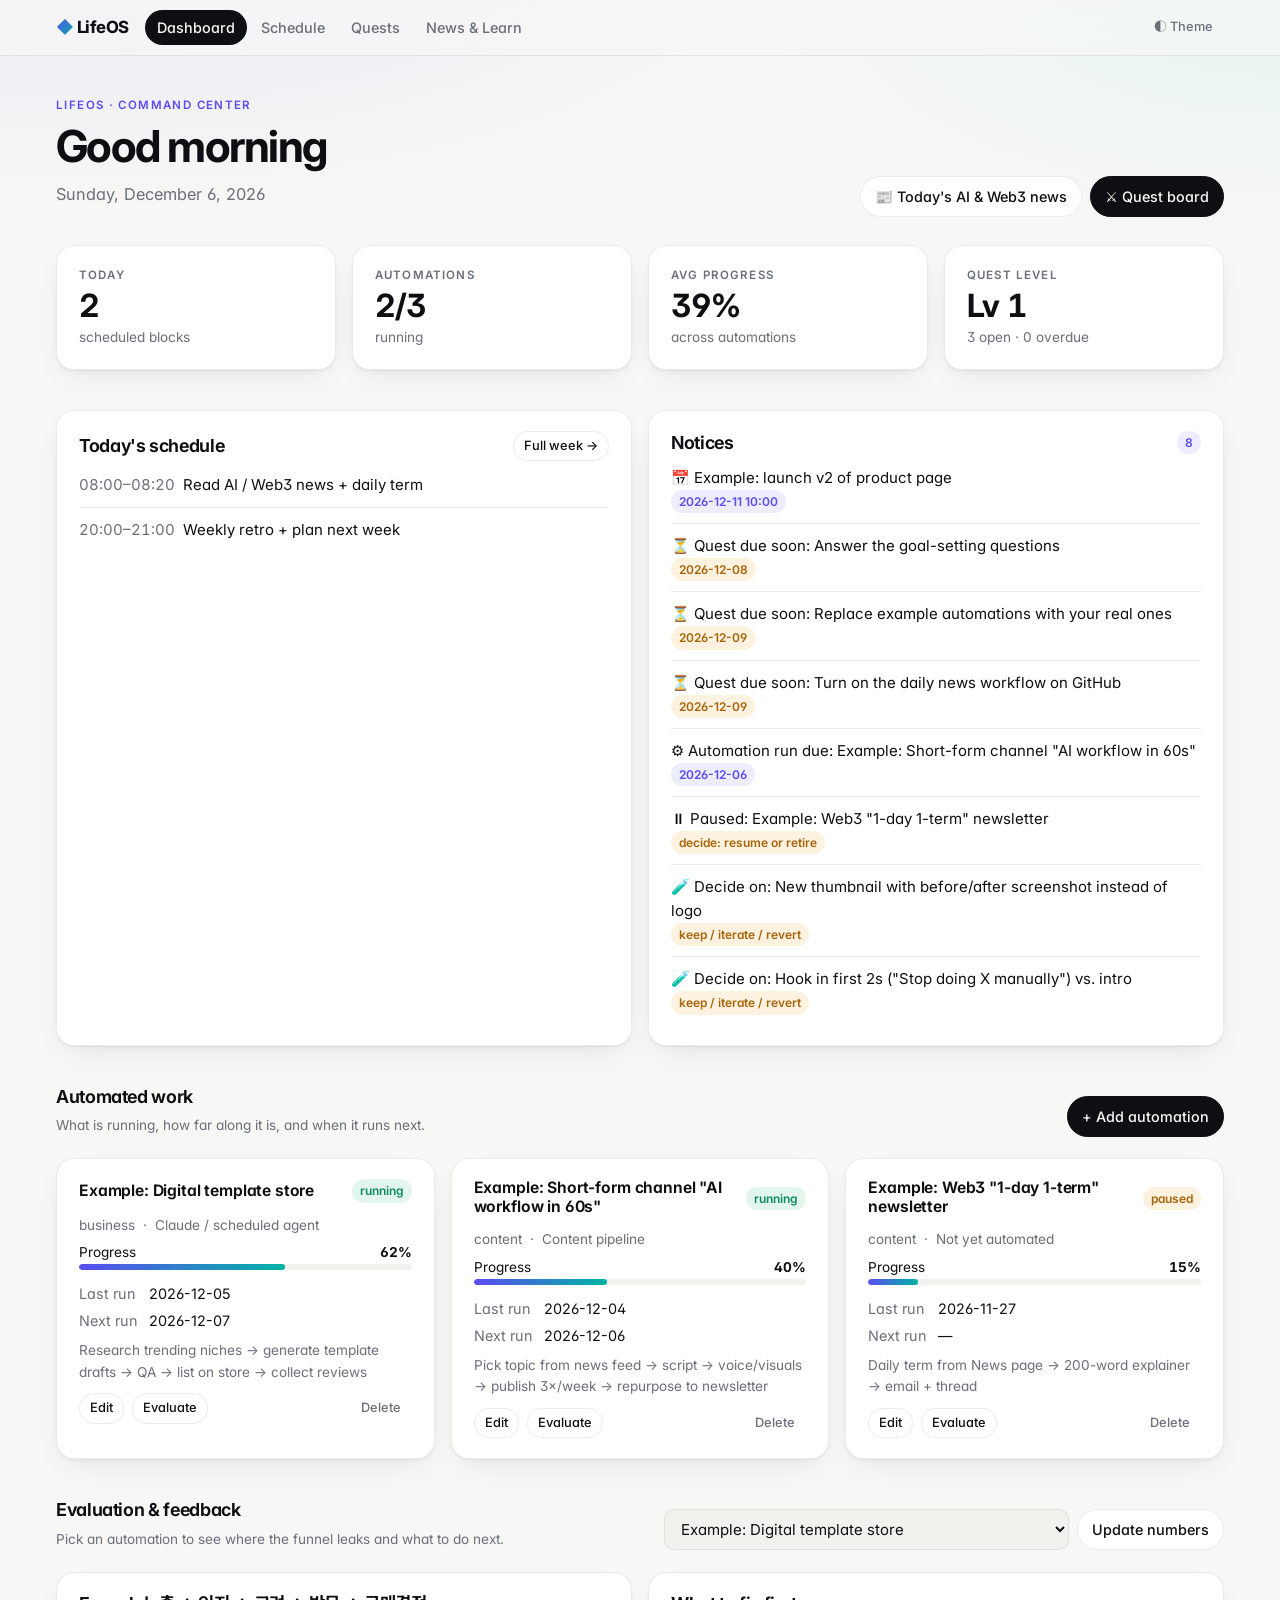
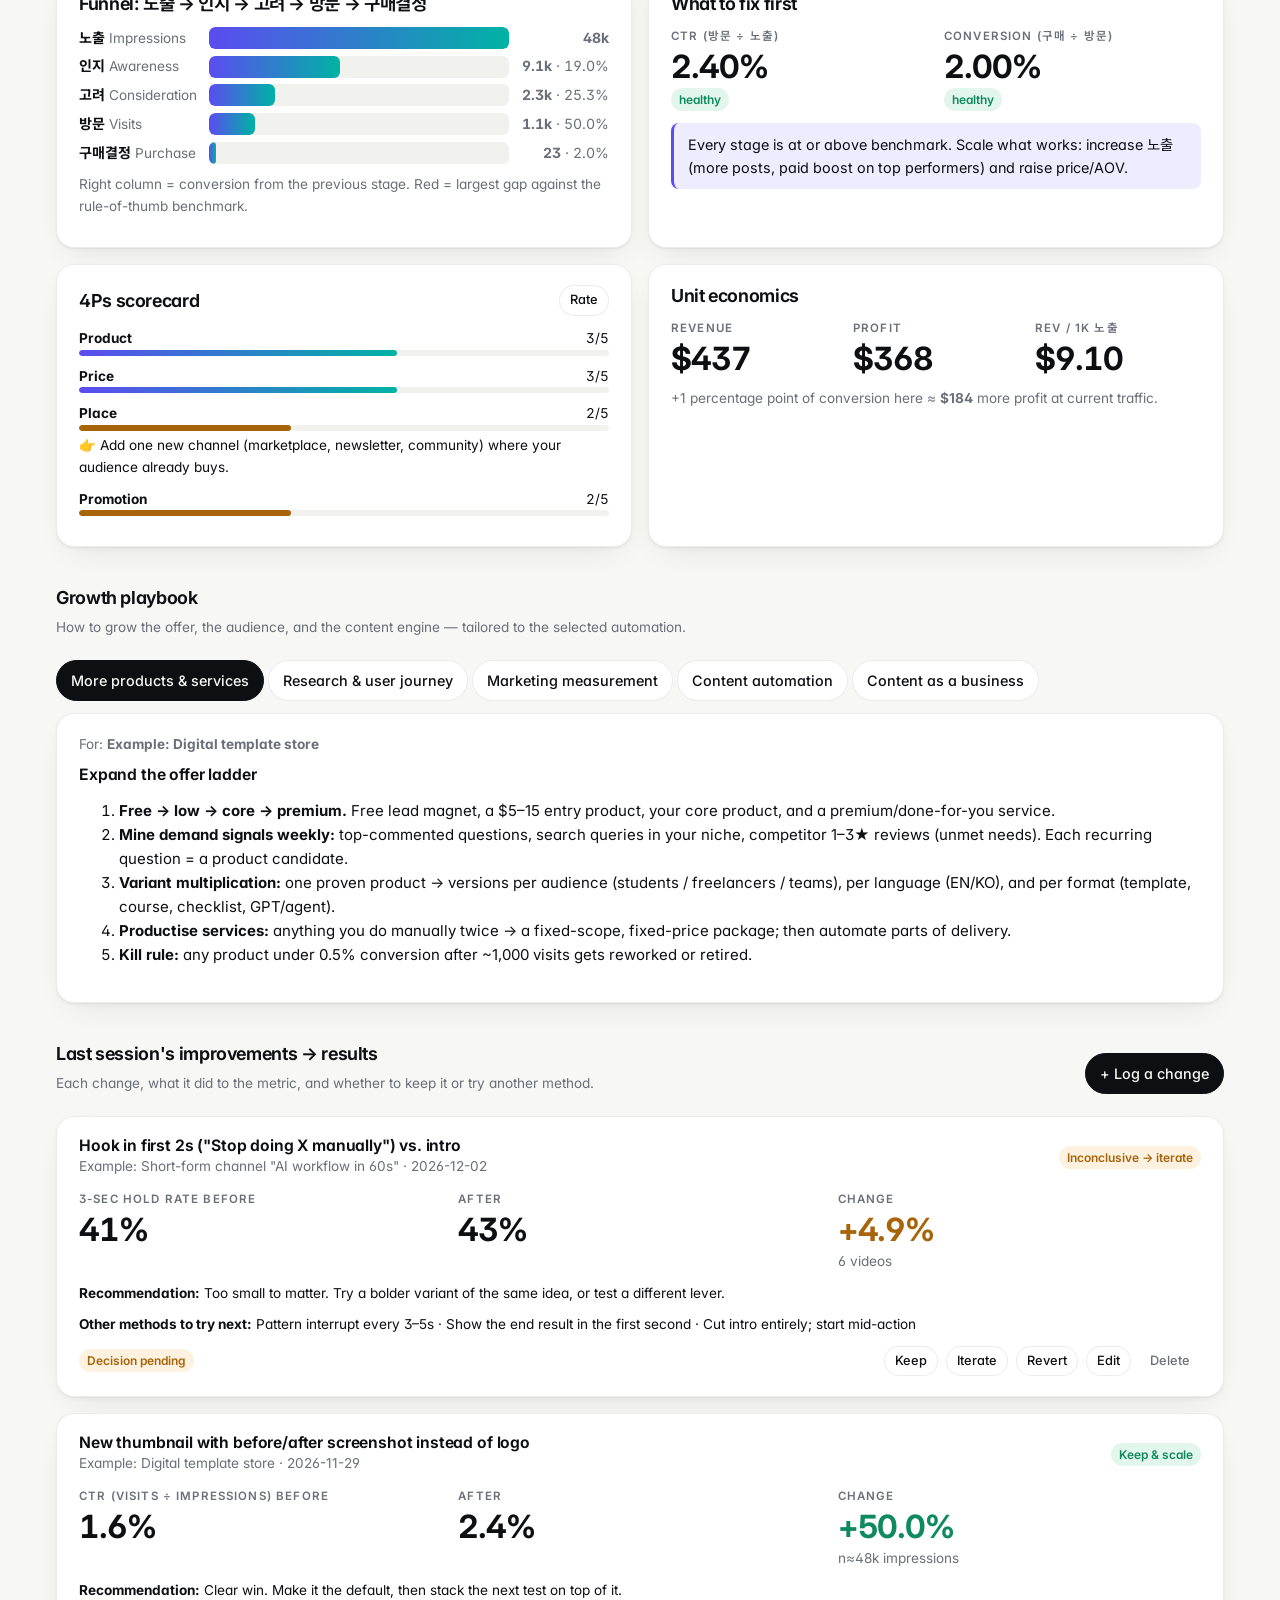
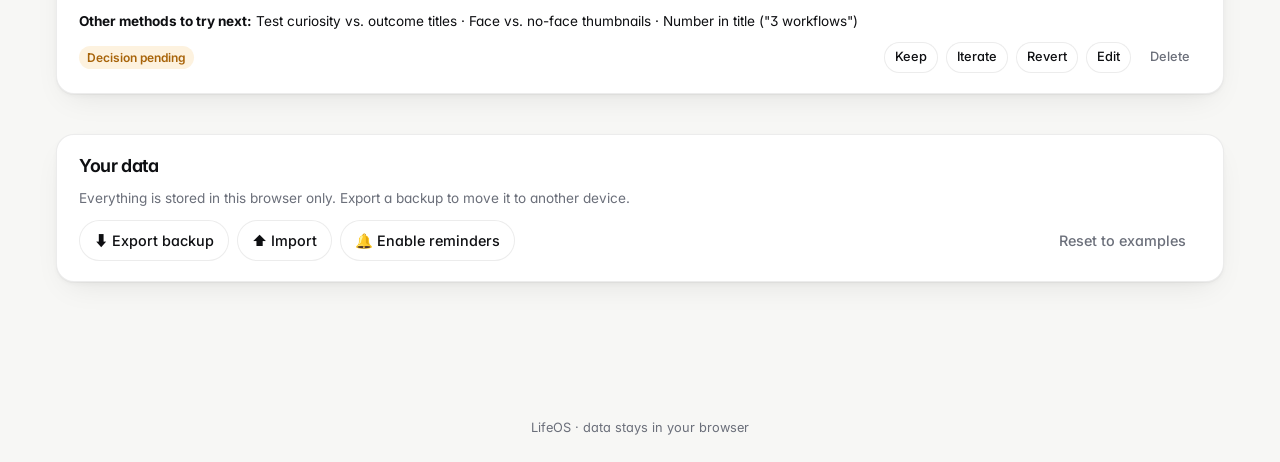
==== index.html @ 054ccb03 "Add LifeOS personal dashboard: automations, schedule, quests, AI/Web3 news Static multi-page site wi" ====
<!doctype html>
<html lang="en">
<head>
  <meta charset="utf-8">
  <meta name="viewport" content="width=device-width, initial-scale=1">
  <title>LifeOS Dashboard</title>
  <link rel="preconnect" href="https://fonts.googleapis.com">
  <link rel="preconnect" href="https://fonts.gstatic.com" crossorigin>
  <link rel="stylesheet" href="https://fonts.googleapis.com/css2?family=Inter:wght@400;500;600;700&family=Noto+Sans+KR:wght@400;500;700&display=swap">
  <link rel="stylesheet" href="assets/style.css">
</head>
<body>
<main>
  <div class="page-head">
    <div>
      <p class="eyebrow">LifeOS · Command center</p>
      <h1 id="greet">Dashboard</h1>
      <p class="muted" id="today"></p>
    </div>
    <div class="row">
      <a class="btn" href="news.html">📰 Today's AI & Web3 news</a>
      <a class="btn btn-primary" href="quests.html">⚔ Quest board</a>
    </div>
  </div>

  <!-- KPIs -->
  <section class="grid g4" id="kpis"></section>

  <!-- Today + notices -->
  <section class="grid g2">
    <div class="card">
      <div class="card-head"><h2>Today's schedule</h2><a class="btn btn-sm" href="schedule.html">Full week →</a></div>
      <ul class="list" id="todayList"></ul>
    </div>
    <div class="card">
      <div class="card-head"><h2>Notices</h2><span class="pill accent" id="noticeCount"></span></div>
      <ul class="list" id="notices"></ul>
    </div>
  </section>

  <!-- Automations -->
  <section>
    <div class="section-title">
      <div><h2>Automated work</h2><p class="muted small">What is running, how far along it is, and when it runs next.</p></div>
      <button class="btn-primary" id="addAuto">+ Add automation</button>
    </div>
    <div class="grid g3" id="autos"></div>
  </section>

  <!-- Evaluation -->
  <section>
    <div class="section-title">
      <div><h2>Evaluation & feedback</h2><p class="muted small">Pick an automation to see where the funnel leaks and what to do next.</p></div>
      <div class="row" style="min-width:0;max-width:100%"><select id="evalPick" style="width:auto;max-width:100%;min-width:0;flex:1"></select><button id="editFunnel">Update numbers</button></div>
    </div>
    <div class="grid g2">
      <div class="card">
        <div class="card-head"><h2>Funnel: 노출 → 인지 → 고려 → 방문 → 구매결정</h2></div>
        <div class="funnel" id="funnel"></div>
        <p class="muted small" style="margin-top:10px">Right column = conversion from the previous stage. Red = largest gap against the rule-of-thumb benchmark.</p>
      </div>
      <div class="card">
        <div class="card-head"><h2>What to fix first</h2></div>
        <div id="diagnosis"></div>
      </div>
      <div class="card">
        <div class="card-head"><h2>4Ps scorecard</h2><button class="btn-sm" id="edit4p">Rate</button></div>
        <div id="fourP"></div>
      </div>
      <div class="card">
        <div class="card-head"><h2>Unit economics</h2></div>
        <div id="econ"></div>
      </div>
    </div>
  </section>

  <!-- Growth playbook -->
  <section>
    <div class="section-title"><div><h2>Growth playbook</h2><p class="muted small">How to grow the offer, the audience, and the content engine — tailored to the selected automation.</p></div></div>
    <div class="tabs" id="pbTabs"></div>
    <div class="card" id="playbook"></div>
  </section>

  <!-- Improvement log -->
  <section>
    <div class="section-title">
      <div><h2>Last session's improvements → results</h2><p class="muted small">Each change, what it did to the metric, and whether to keep it or try another method.</p></div>
      <button class="btn-primary" id="addExp">+ Log a change</button>
    </div>
    <div class="grid" id="exps"></div>
  </section>

  <section class="card">
    <div class="card-head"><h2>Your data</h2></div>
    <p class="muted small">Everything is stored in this browser only. Export a backup to move it to another device.</p>
    <div class="row">
      <button id="exportBtn">⬇ Export backup</button>
      <label class="btn" style="margin:0">⬆ Import<input type="file" accept="application/json" id="importInput" hidden></label>
      <button id="notifyBtn">🔔 Enable reminders</button>
      <span class="spacer"></span>
      <button class="btn-ghost" id="resetBtn">Reset to examples</button>
    </div>
  </section>
</main>
<footer class="foot">LifeOS · data stays in your browser</footer>
<script src="assets/app.js"></script>
<script src="assets/dashboard.js"></script>
</body>
</html>
---- assets/style.css ----
:root {
  --bg: #f7f7f5;
  --bg-glow: radial-gradient(1200px 500px at 10% -10%, rgba(99, 91, 255, .10), transparent 60%),
             radial-gradient(900px 400px at 100% 0%, rgba(0, 196, 180, .07), transparent 60%);
  --surface: #ffffff;
  --surface-2: #f1f1ee;
  --text: #0e0f12;
  --muted: #6b6f7a;
  --border: rgba(14, 15, 18, .08);
  --border-strong: rgba(14, 15, 18, .14);
  --accent: #5b4cf0;
  --accent-2: #00b3a4;
  --accent-soft: #eeecff;
  --good: #0f8a5f;
  --good-soft: #e3f6ee;
  --warn: #a8640a;
  --warn-soft: #fdf2df;
  --bad: #c42b3c;
  --bad-soft: #fce8ea;
  --gold: #c99a06;
  --shadow: 0 1px 1px rgba(14, 15, 18, .03), 0 2px 4px rgba(14, 15, 18, .03), 0 12px 32px -12px rgba(14, 15, 18, .10);
  --shadow-hover: 0 2px 4px rgba(14, 15, 18, .04), 0 20px 48px -16px rgba(14, 15, 18, .18);
  --radius: 18px;
  --nav-bg: rgba(247, 247, 245, .72);
  color-scheme: light;
}
@media (prefers-color-scheme: dark) {
  :root:not([data-theme="light"]) {
    --bg: #0b0b0e; --surface: #141418; --surface-2: #1c1c22; --text: #f2f2f4; --muted: #8e909b;
    --bg-glow: radial-gradient(1200px 500px at 10% -10%, rgba(124, 112, 255, .18), transparent 60%),
               radial-gradient(900px 400px at 100% 0%, rgba(0, 196, 180, .10), transparent 60%);
    --border: rgba(255, 255, 255, .07); --border-strong: rgba(255, 255, 255, .14);
    --accent: #8f84ff; --accent-2: #2ad4c4; --accent-soft: #221f45;
    --good: #45d19d; --good-soft: #10291f; --warn: #f2b14a; --warn-soft: #2e2410; --bad: #ff7d8a; --bad-soft: #35151a; --gold: #f2c94c;
    --shadow: 0 0 0 1px rgba(255, 255, 255, .02), 0 12px 32px -12px rgba(0, 0, 0, .6);
    --shadow-hover: 0 0 0 1px rgba(255, 255, 255, .05), 0 20px 48px -16px rgba(0, 0, 0, .8);
    --nav-bg: rgba(11, 11, 14, .7); color-scheme: dark;
  }
}
:root[data-theme="dark"] {
  --bg: #0b0b0e; --surface: #141418; --surface-2: #1c1c22; --text: #f2f2f4; --muted: #8e909b;
  --bg-glow: radial-gradient(1200px 500px at 10% -10%, rgba(124, 112, 255, .18), transparent 60%),
             radial-gradient(900px 400px at 100% 0%, rgba(0, 196, 180, .10), transparent 60%);
  --border: rgba(255, 255, 255, .07); --border-strong: rgba(255, 255, 255, .14);
  --accent: #8f84ff; --accent-2: #2ad4c4; --accent-soft: #221f45;
  --good: #45d19d; --good-soft: #10291f; --warn: #f2b14a; --warn-soft: #2e2410; --bad: #ff7d8a; --bad-soft: #35151a; --gold: #f2c94c;
  --shadow: 0 0 0 1px rgba(255, 255, 255, .02), 0 12px 32px -12px rgba(0, 0, 0, .6);
  --shadow-hover: 0 0 0 1px rgba(255, 255, 255, .05), 0 20px 48px -16px rgba(0, 0, 0, .8);
  --nav-bg: rgba(11, 11, 14, .7); color-scheme: dark;
}

* { box-sizing: border-box; }
html, body { margin: 0; }
body {
  background: var(--bg-glow), var(--bg); background-attachment: fixed; color: var(--text);
  font: 15px/1.6 "Inter", "Noto Sans KR", system-ui, -apple-system, "Segoe UI", "Apple SD Gothic Neo", sans-serif;
  font-feature-settings: "cv11", "ss01"; -webkit-font-smoothing: antialiased;
}
a { color: var(--accent); text-underline-offset: 3px; }
h1, h2, h3 { line-height: 1.2; margin: 0 0 .5rem; letter-spacing: -.02em; font-weight: 650; }
h1 { font-size: clamp(1.9rem, 4vw, 2.75rem); letter-spacing: -.035em; font-weight: 700; }
h2 { font-size: 1.12rem; }
h3 { font-size: .98rem; letter-spacing: -.01em; }
p { margin: 0 0 .6rem; }
.muted { color: var(--muted); }
.small { font-size: .85rem; }
.num { font-variant-numeric: tabular-nums; }
.eyebrow { font-size: .72rem; font-weight: 600; letter-spacing: .12em; text-transform: uppercase; color: var(--accent); margin: 0 0 6px; }
::selection { background: var(--accent-soft); }

/* Top nav — frosted glass */
.topbar {
  position: sticky; top: 0; z-index: 10; background: var(--nav-bg);
  backdrop-filter: saturate(180%) blur(16px); -webkit-backdrop-filter: saturate(180%) blur(16px);
  border-bottom: 1px solid var(--border);
}
.topbar .inner {
  max-width: 1200px; margin: 0 auto; padding: 10px 16px;
  display: flex; align-items: center; gap: 16px; flex-wrap: wrap;
}
.brand { font-weight: 750; letter-spacing: -.03em; text-decoration: none; color: var(--text); font-size: 1.05rem; }
.brand::first-letter { background: linear-gradient(135deg, var(--accent), var(--accent-2)); -webkit-background-clip: text; background-clip: text; color: transparent; }
.nav { display: flex; gap: 2px; flex-wrap: wrap; flex: 1; }
.nav a {
  text-decoration: none; color: var(--muted); padding: 6px 12px; border-radius: 999px; font-weight: 500; font-size: .9rem;
  transition: color .15s, background .15s;
}
.nav a:hover { color: var(--text); }
.nav a.active { background: var(--text); color: var(--bg); }

main { max-width: 1200px; margin: 0 auto; padding: 40px 16px 72px; }
.page-head { display: flex; justify-content: space-between; align-items: end; gap: 16px; flex-wrap: wrap; margin-bottom: 28px; }
.page-head p.muted { font-size: 1.02rem; }

/* Grid + cards */
.grid { display: grid; gap: 16px; }
.g2 { grid-template-columns: repeat(2, minmax(0, 1fr)); }
.g3 { grid-template-columns: repeat(3, minmax(0, 1fr)); }
.g4 { grid-template-columns: repeat(4, minmax(0, 1fr)); }
.span2 { grid-column: span 2; }
@media (max-width: 900px) { .g3, .g4 { grid-template-columns: repeat(2, minmax(0, 1fr)); } }
@media (max-width: 640px) { .g2, .g3, .g4 { grid-template-columns: 1fr; } .span2 { grid-column: auto; } }

.card {
  background: var(--surface); border: 1px solid var(--border); border-radius: var(--radius);
  padding: 20px 22px; box-shadow: var(--shadow); min-width: 0;
  transition: box-shadow .25s ease, transform .25s ease, border-color .25s ease;
}
a.card { color: inherit; text-decoration: none; display: block; }
a.card:hover, .card.lift:hover { box-shadow: var(--shadow-hover); transform: translateY(-2px); border-color: var(--border-strong); }
.card-head { display: flex; justify-content: space-between; align-items: center; gap: 8px; margin-bottom: 12px; }
.card-head h2 { margin: 0; }
section { margin-bottom: 40px; }
.section-title { display: flex; justify-content: space-between; align-items: center; gap: 8px; margin-bottom: 12px; flex-wrap: wrap; }

/* Stat tiles */
.stat .label { color: var(--muted); font-size: .72rem; font-weight: 600; text-transform: uppercase; letter-spacing: .1em; }
.stat .value { font-size: 2rem; font-weight: 700; letter-spacing: -.035em; font-variant-numeric: tabular-nums; line-height: 1.15; margin: 4px 0 2px; }
.stat .sub { font-size: .85rem; color: var(--muted); }

/* Buttons + form */
button, .btn {
  font: inherit; cursor: pointer; border: 1px solid var(--border); background: var(--surface);
  color: var(--text); padding: 8px 14px; border-radius: 999px; text-decoration: none; display: inline-flex; align-items: center; gap: 6px;
  font-weight: 500; font-size: .9rem; transition: border-color .15s, background .15s, transform .1s;
}
button:hover, .btn:hover { border-color: var(--border-strong); background: var(--surface-2); }
button:active, .btn:active { transform: scale(.98); }
button:disabled { opacity: .4; cursor: default; }
button:focus-visible, .btn:focus-visible, a:focus-visible, input:focus-visible, select:focus-visible, textarea:focus-visible { outline: 2px solid var(--accent); outline-offset: 2px; }
.btn-primary { background: var(--text); border-color: var(--text); color: var(--bg); }
.btn-primary:hover { background: var(--text); border-color: var(--text); opacity: .86; }
.btn-ghost { border-color: transparent; background: transparent; color: var(--muted); }
.btn-sm { padding: 4px 10px; font-size: .8rem; }
input, select, textarea {
  font: inherit; color: var(--text); background: var(--surface-2); border: 1px solid var(--border);
  border-radius: 10px; padding: 9px 12px; width: 100%; transition: border-color .15s;
}
input:hover, select:hover, textarea:hover { border-color: var(--border-strong); }
textarea { min-height: 70px; resize: vertical; }
label { display: block; font-size: .85rem; color: var(--muted); margin-bottom: 10px; }
label > input, label > select, label > textarea { margin-top: 4px; }
.row { display: flex; gap: 8px; align-items: center; flex-wrap: wrap; }
.spacer { flex: 1; }

/* Badges / pills */
.pill {
  display: inline-block; font-size: .75rem; font-weight: 600; padding: 2px 8px; border-radius: 999px;
  background: var(--surface-2); color: var(--muted); white-space: nowrap;
}
.pill.good { background: var(--good-soft); color: var(--good); }
.pill.warn { background: var(--warn-soft); color: var(--warn); }
.pill.bad { background: var(--bad-soft); color: var(--bad); }
.pill.accent { background: var(--accent-soft); color: var(--accent); }

/* Progress */
.bar { height: 6px; background: var(--surface-2); border-radius: 999px; overflow: hidden; }
.bar > span { display: block; height: 100%; background: linear-gradient(90deg, var(--accent), var(--accent-2)); border-radius: 999px; transition: width .4s ease; }
.bar.good > span { background: var(--good); }
.bar.warn > span { background: var(--warn); }
.bar.gold > span { background: linear-gradient(90deg, var(--gold), #ffdc73); }

/* Lists */
.list { list-style: none; padding: 0; margin: 0; }
.list > li { padding: 10px 0; border-top: 1px solid var(--border); }
.list > li:first-child { border-top: 0; padding-top: 0; }
.kv { display: grid; grid-template-columns: auto 1fr; gap: 4px 12px; font-size: .9rem; }
.kv dt { color: var(--muted); }
.kv dd { margin: 0; }

/* Funnel */
.funnel { display: flex; flex-direction: column; gap: 6px; }
.funnel-row { display: grid; grid-template-columns: 120px 1fr 90px; gap: 10px; align-items: center; font-size: .88rem; }
.funnel-row .fbar { height: 22px; background: var(--surface-2); border-radius: 6px; overflow: hidden; }
.funnel-row .fbar span { display: block; height: 100%; background: linear-gradient(90deg, var(--accent), var(--accent-2)); border-radius: 6px; }
.funnel-row.leak .fbar span { background: var(--bad); }
.funnel-row .conv { text-align: right; color: var(--muted); font-variant-numeric: tabular-nums; }
@media (max-width: 480px) { .funnel-row { grid-template-columns: 90px 1fr 70px; } }

/* Tables */
.table-wrap { overflow-x: auto; }
table { width: 100%; border-collapse: collapse; font-size: .88rem; }
th, td { text-align: left; padding: 8px 10px; border-bottom: 1px solid var(--border); vertical-align: top; }
th { color: var(--muted); font-weight: 600; font-size: .78rem; text-transform: uppercase; letter-spacing: .04em; }

/* Tabs */
.tabs { display: flex; gap: 4px; flex-wrap: wrap; margin-bottom: 12px; }
.tabs button { border-radius: 999px; }
.tabs button.active { background: var(--text); color: var(--bg); border-color: var(--text); }

/* Modal */
dialog {
  border: 1px solid var(--border); border-radius: var(--radius); padding: 0; background: var(--surface); color: var(--text);
  width: min(560px, calc(100vw - 32px)); max-height: calc(100vh - 48px);
}
dialog::backdrop { background: rgba(10, 12, 20, .45); backdrop-filter: blur(4px); }
dialog { box-shadow: var(--shadow-hover); }
dialog form { padding: 24px !important; }
dialog form { padding: 18px; }
dialog .actions { display: flex; justify-content: flex-end; gap: 8px; margin-top: 8px; }

/* Toast */
#toast {
  position: fixed; bottom: 20px; left: 50%; transform: translateX(-50%) translateY(80px);
  background: var(--text); color: var(--bg); padding: 10px 16px; border-radius: 10px; font-weight: 600;
  transition: transform .3s ease; z-index: 50; max-width: calc(100vw - 32px);
}
#toast.show { transform: translateX(-50%) translateY(0); }

.callout { border-left: 3px solid var(--accent); background: var(--accent-soft); padding: 10px 14px; border-radius: 8px; font-size: .9rem; }
.callout.warn { border-color: var(--warn); background: var(--warn-soft); }
.empty { color: var(--muted); font-size: .9rem; padding: 12px 0; }
footer.foot { text-align: center; color: var(--muted); font-size: .8rem; padding: 24px 16px; }

/* Page-specific polish */
.news-card h3 { font-size: 1rem; line-height: 1.4; margin: 10px 0 6px; }
.term { background: linear-gradient(135deg, var(--accent-soft), var(--surface) 60%); }
.term-title { font-size: clamp(1.5rem, 3vw, 2.1rem); letter-spacing: -.03em; margin: 0; }
.term-lead { font-size: 1.08rem; max-width: 70ch; margin: 4px 0 18px; }
@media (prefers-reduced-motion: reduce) { * { transition: none !important; } }
@media (max-width: 640px) {
  .topbar .inner { flex-wrap: nowrap; gap: 10px; }
  .nav { flex-wrap: nowrap; overflow-x: auto; scrollbar-width: none; }
  .nav::-webkit-scrollbar { display: none; }
  .nav a { white-space: nowrap; }
  main { padding-top: 28px; }
}
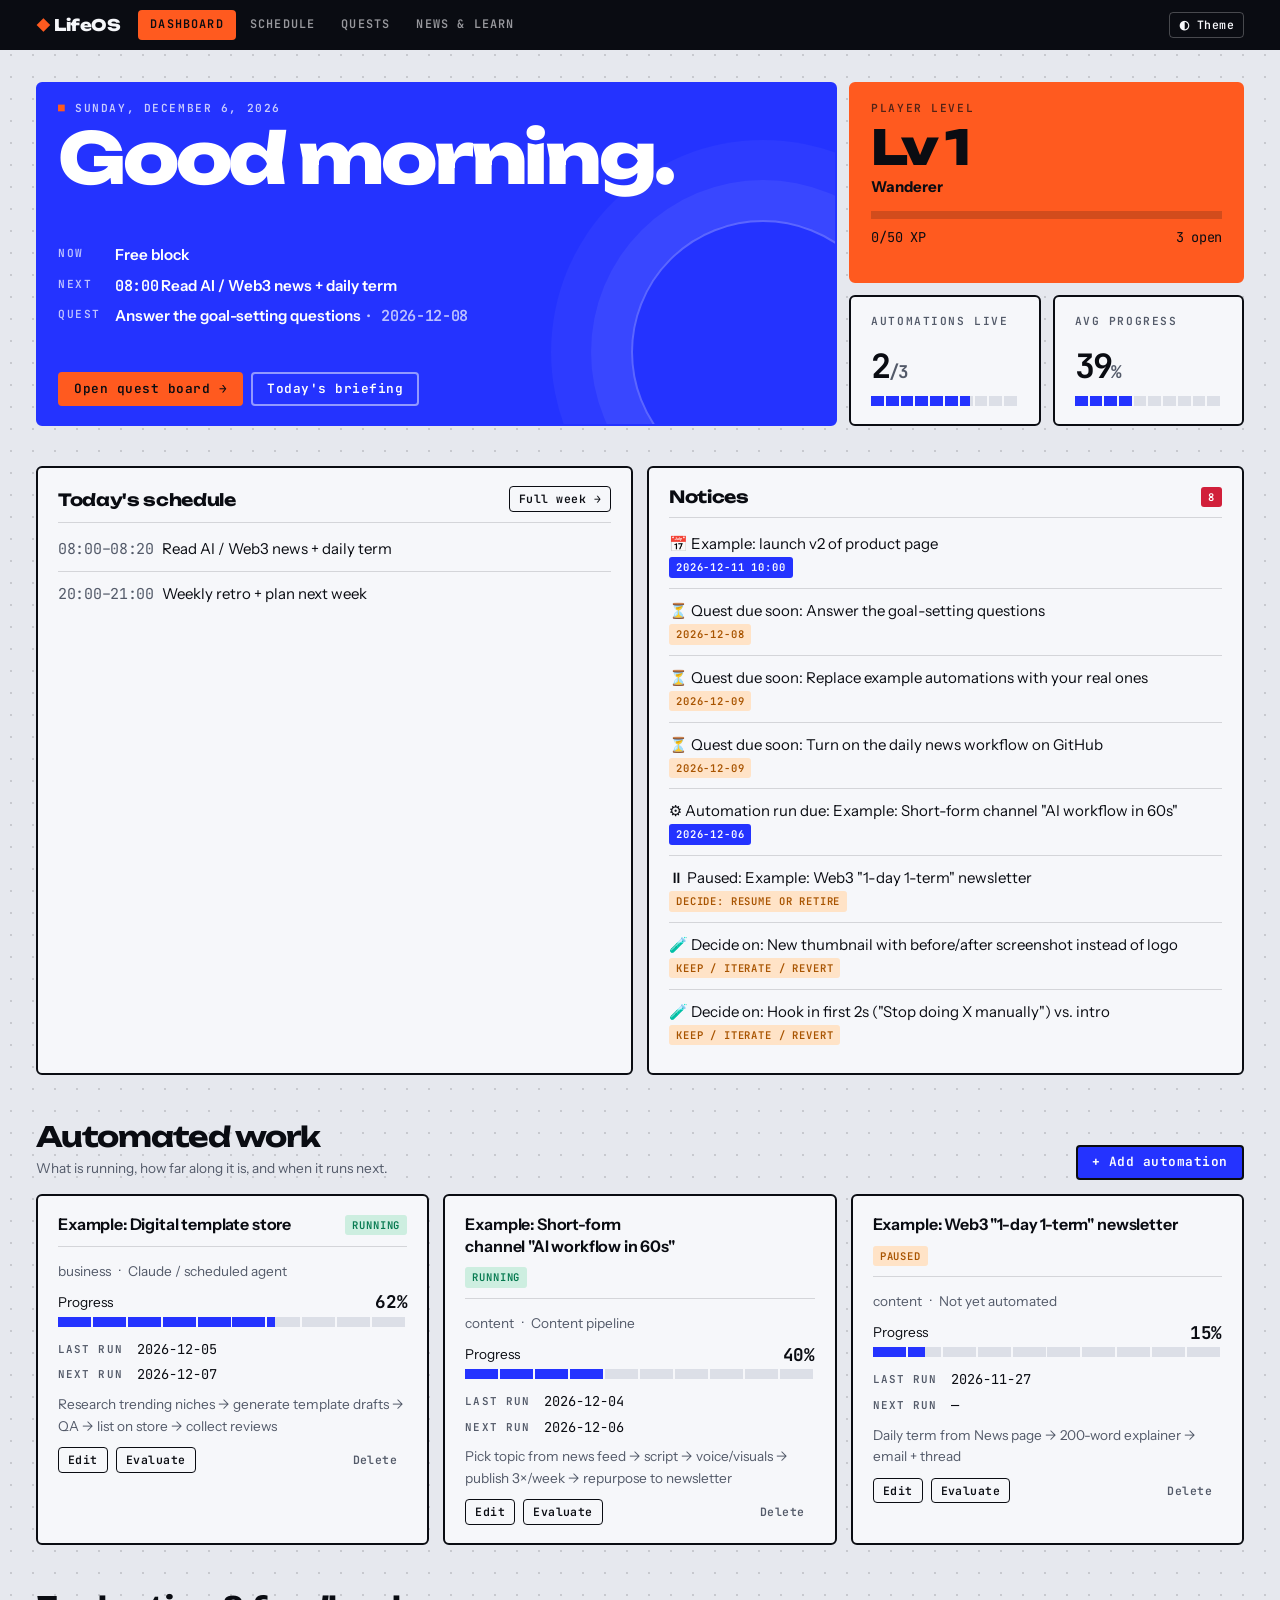
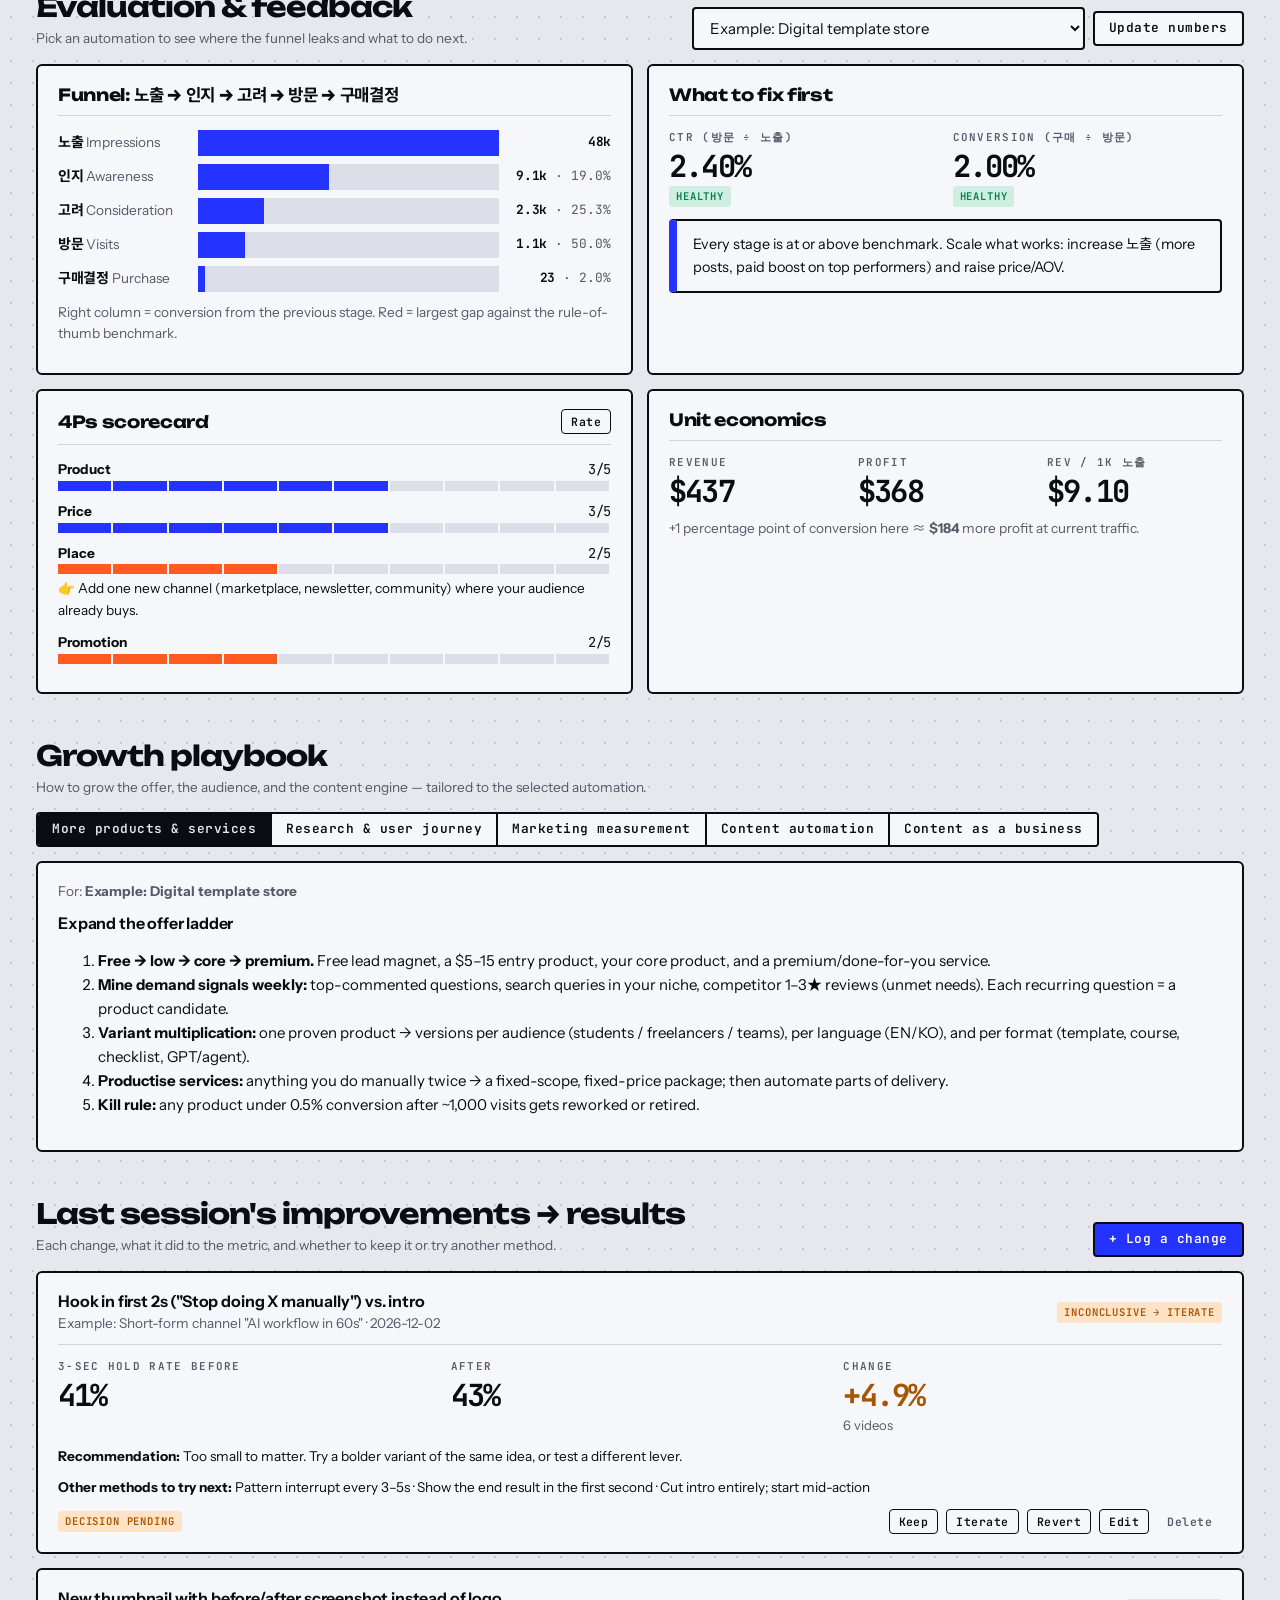
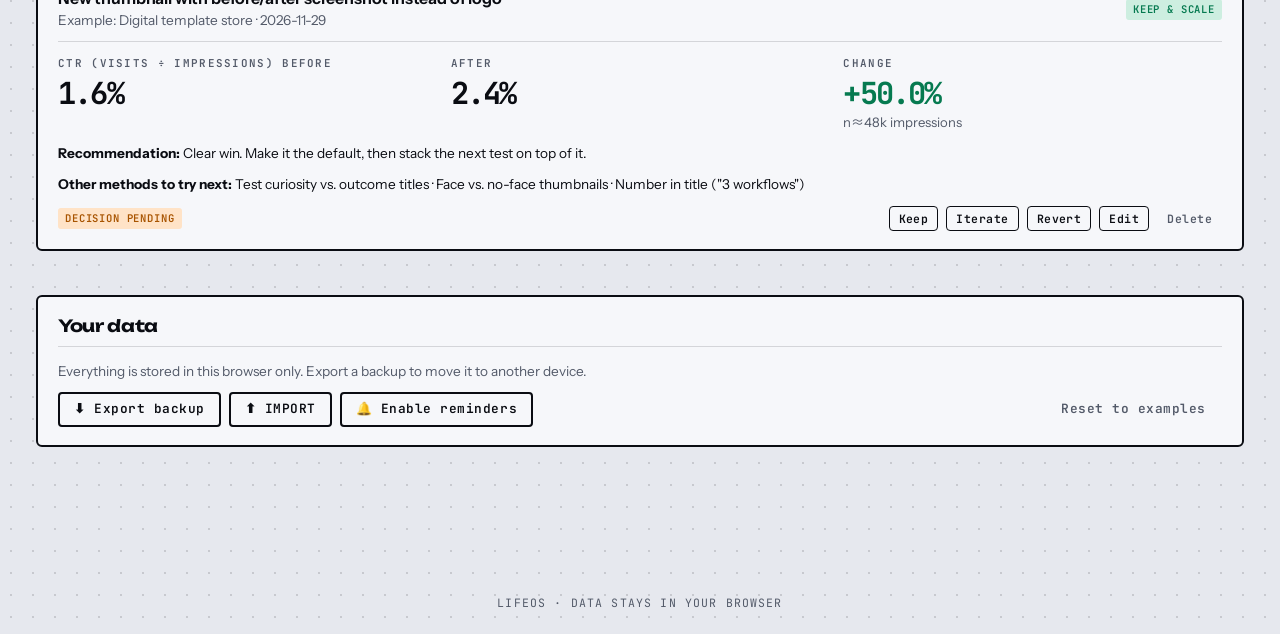
==== commit d93107e0: "Redesign: mission-control visual identity Bento hero with now/next/quest summary, wide display type " ====
--- a/index.html
+++ b/index.html
@@ -6,25 +6,27 @@
   <title>LifeOS Dashboard</title>
   <link rel="preconnect" href="https://fonts.googleapis.com">
   <link rel="preconnect" href="https://fonts.gstatic.com" crossorigin>
-  <link rel="stylesheet" href="https://fonts.googleapis.com/css2?family=Inter:wght@400;500;600;700&family=Noto+Sans+KR:wght@400;500;700&display=swap">
+  <link rel="stylesheet" href="https://fonts.googleapis.com/css2?family=Unbounded:wght@600;700;800&family=Instrument+Sans:wght@400;500;600;700&family=JetBrains+Mono:wght@500;600;700&family=Noto+Sans+KR:wght@400;500;700&display=swap">
   <link rel="stylesheet" href="assets/style.css">
 </head>
 <body>
 <main>
-  <div class="page-head">
-    <div>
-      <p class="eyebrow">LifeOS · Command center</p>
-      <h1 id="greet">Dashboard</h1>
-      <p class="muted" id="today"></p>
+  <section class="bento" id="bento">
+    <div class="tile tile-hero">
+      <div style="position:relative;z-index:1">
+        <p class="eyebrow" id="today"></p>
+        <h1 id="greet">Command center</h1>
+      </div>
+      <dl class="nownext" id="nownext"></dl>
+      <div class="row" style="position:relative;z-index:1">
+        <a class="btn btn-primary" href="quests.html">Open quest board →</a>
+        <a class="btn" href="news.html">Today's briefing</a>
+      </div>
     </div>
-    <div class="row">
-      <a class="btn" href="news.html">📰 Today's AI & Web3 news</a>
-      <a class="btn btn-primary" href="quests.html">⚔ Quest board</a>
-    </div>
-  </div>
-
-  <!-- KPIs -->
-  <section class="grid g4" id="kpis"></section>
+    <a class="tile tile-quest" href="quests.html" id="questTile"></a>
+    <div class="tile tile-stat" id="st1"></div>
+    <div class="tile tile-stat" id="st2"></div>
+  </section>
 
   <!-- Today + notices -->
   <section class="grid g2">
@@ -33,7 +35,7 @@
       <ul class="list" id="todayList"></ul>
     </div>
     <div class="card">
-      <div class="card-head"><h2>Notices</h2><span class="pill accent" id="noticeCount"></span></div>
+      <div class="card-head"><h2>Notices</h2><span class="pill bad" id="noticeCount"></span></div>
       <ul class="list" id="notices"></ul>
     </div>
   </section>
--- a/assets/style.css
+++ b/assets/style.css
@@ -1,99 +1,130 @@
+/* LifeOS: "mission control" identity.
+   Layout: bento command grid. Ink-ruled tiles, two colour-blocked hero tiles (cobalt = you, signal orange = quests),
+   wide display type for headlines, mono for every number and label. */
 :root {
-  --bg: #f7f7f5;
-  --bg-glow: radial-gradient(1200px 500px at 10% -10%, rgba(99, 91, 255, .10), transparent 60%),
-             radial-gradient(900px 400px at 100% 0%, rgba(0, 196, 180, .07), transparent 60%);
-  --surface: #ffffff;
-  --surface-2: #f1f1ee;
-  --text: #0e0f12;
-  --muted: #6b6f7a;
-  --border: rgba(14, 15, 18, .08);
-  --border-strong: rgba(14, 15, 18, .14);
-  --accent: #5b4cf0;
-  --accent-2: #00b3a4;
-  --accent-soft: #eeecff;
-  --good: #0f8a5f;
-  --good-soft: #e3f6ee;
-  --warn: #a8640a;
-  --warn-soft: #fdf2df;
-  --bad: #c42b3c;
-  --bad-soft: #fce8ea;
-  --gold: #c99a06;
-  --shadow: 0 1px 1px rgba(14, 15, 18, .03), 0 2px 4px rgba(14, 15, 18, .03), 0 12px 32px -12px rgba(14, 15, 18, .10);
-  --shadow-hover: 0 2px 4px rgba(14, 15, 18, .04), 0 20px 48px -16px rgba(14, 15, 18, .18);
-  --radius: 18px;
-  --nav-bg: rgba(247, 247, 245, .72);
+  --bg: #e6e8ee;          /* cool steel paper */
+  --surface: #f6f7fa;
+  --surface-2: #dcdfe7;
+  --ink: #0a0c12;
+  --text: #0a0c12;
+  --muted: #535a69;
+  --line: #0a0c12;        /* rules + borders are ink, not grey */
+  --hair: rgba(10, 12, 18, .14);
+  --accent: #2433ff;      /* electric cobalt */
+  --accent-ink: #ffffff;
+  --accent-soft: #d6d9ff;
+  --signal: #ff5a1f;      /* signal orange */
+  --signal-ink: #0a0c12;
+  --good: #067a50; --good-soft: #cdeee0;
+  --warn: #a85400; --warn-soft: #ffe3c7;
+  --bad: #d11f3a;  --bad-soft: #ffd9de;
+  --gold: #ffb800;
+  --border: var(--hair);
+  --border-strong: var(--line);
+  --radius: 6px;
+  --shadow: none;
+  --pop: 5px 5px 0 var(--line);
+  --f-display: "Unbounded", "Noto Sans KR", system-ui, sans-serif;
+  --f-body: "Instrument Sans", "Noto Sans KR", system-ui, -apple-system, sans-serif;
+  --f-mono: "JetBrains Mono", ui-monospace, "SFMono-Regular", Menlo, monospace;
+  --nav-bg: #0a0c12;
+  --nav-ink: #f6f7fa;
   color-scheme: light;
 }
 @media (prefers-color-scheme: dark) {
   :root:not([data-theme="light"]) {
-    --bg: #0b0b0e; --surface: #141418; --surface-2: #1c1c22; --text: #f2f2f4; --muted: #8e909b;
-    --bg-glow: radial-gradient(1200px 500px at 10% -10%, rgba(124, 112, 255, .18), transparent 60%),
-               radial-gradient(900px 400px at 100% 0%, rgba(0, 196, 180, .10), transparent 60%);
-    --border: rgba(255, 255, 255, .07); --border-strong: rgba(255, 255, 255, .14);
-    --accent: #8f84ff; --accent-2: #2ad4c4; --accent-soft: #221f45;
-    --good: #45d19d; --good-soft: #10291f; --warn: #f2b14a; --warn-soft: #2e2410; --bad: #ff7d8a; --bad-soft: #35151a; --gold: #f2c94c;
-    --shadow: 0 0 0 1px rgba(255, 255, 255, .02), 0 12px 32px -12px rgba(0, 0, 0, .6);
-    --shadow-hover: 0 0 0 1px rgba(255, 255, 255, .05), 0 20px 48px -16px rgba(0, 0, 0, .8);
-    --nav-bg: rgba(11, 11, 14, .7); color-scheme: dark;
+    --bg: #0b0d12; --surface: #13161e; --surface-2: #1c2030; --ink: #eef0f6; --text: #eef0f6; --muted: #949bad;
+    --line: #3b4257; --hair: rgba(238, 240, 246, .10); --accent: #5664ff; --accent-soft: #1d2150;
+    --signal: #ff6b34; --good: #3ddc97; --good-soft: #0f2a20; --warn: #ffa94d; --warn-soft: #2e1e0c;
+    --bad: #ff5c74; --bad-soft: #35121a; --pop: 5px 5px 0 #000; --nav-bg: #05060a; color-scheme: dark;
   }
 }
 :root[data-theme="dark"] {
-  --bg: #0b0b0e; --surface: #141418; --surface-2: #1c1c22; --text: #f2f2f4; --muted: #8e909b;
-  --bg-glow: radial-gradient(1200px 500px at 10% -10%, rgba(124, 112, 255, .18), transparent 60%),
-             radial-gradient(900px 400px at 100% 0%, rgba(0, 196, 180, .10), transparent 60%);
-  --border: rgba(255, 255, 255, .07); --border-strong: rgba(255, 255, 255, .14);
-  --accent: #8f84ff; --accent-2: #2ad4c4; --accent-soft: #221f45;
-  --good: #45d19d; --good-soft: #10291f; --warn: #f2b14a; --warn-soft: #2e2410; --bad: #ff7d8a; --bad-soft: #35151a; --gold: #f2c94c;
-  --shadow: 0 0 0 1px rgba(255, 255, 255, .02), 0 12px 32px -12px rgba(0, 0, 0, .6);
-  --shadow-hover: 0 0 0 1px rgba(255, 255, 255, .05), 0 20px 48px -16px rgba(0, 0, 0, .8);
-  --nav-bg: rgba(11, 11, 14, .7); color-scheme: dark;
+  --bg: #0b0d12; --surface: #13161e; --surface-2: #1c2030; --ink: #eef0f6; --text: #eef0f6; --muted: #949bad;
+  --line: #3b4257; --hair: rgba(238, 240, 246, .10); --accent: #5664ff; --accent-soft: #1d2150;
+  --signal: #ff6b34; --good: #3ddc97; --good-soft: #0f2a20; --warn: #ffa94d; --warn-soft: #2e1e0c;
+  --bad: #ff5c74; --bad-soft: #35121a; --pop: 5px 5px 0 #000; --nav-bg: #05060a; color-scheme: dark;
 }
 
 * { box-sizing: border-box; }
 html, body { margin: 0; }
 body {
-  background: var(--bg-glow), var(--bg); background-attachment: fixed; color: var(--text);
-  font: 15px/1.6 "Inter", "Noto Sans KR", system-ui, -apple-system, "Segoe UI", "Apple SD Gothic Neo", sans-serif;
-  font-feature-settings: "cv11", "ss01"; -webkit-font-smoothing: antialiased;
-}
-a { color: var(--accent); text-underline-offset: 3px; }
-h1, h2, h3 { line-height: 1.2; margin: 0 0 .5rem; letter-spacing: -.02em; font-weight: 650; }
-h1 { font-size: clamp(1.9rem, 4vw, 2.75rem); letter-spacing: -.035em; font-weight: 700; }
-h2 { font-size: 1.12rem; }
-h3 { font-size: .98rem; letter-spacing: -.01em; }
+  background-color: var(--bg); color: var(--text);
+  background-image: radial-gradient(var(--hair) 1px, transparent 1px);
+  background-size: 22px 22px;
+  font: 15px/1.6 var(--f-body);
+  -webkit-font-smoothing: antialiased;
+  padding-left: max(0px, env(safe-area-inset-left, 0px)); padding-right: max(0px, env(safe-area-inset-right, 0px));
+}
+a { color: var(--accent); text-underline-offset: 3px; text-decoration-thickness: 1.5px; }
+h1, h2, h3 { margin: 0 0 .5rem; text-wrap: balance; }
+h1 { font: 800 clamp(2.2rem, 6vw, 4.4rem)/0.98 var(--f-display); letter-spacing: -.045em; }
+h2 { font: 700 1.05rem/1.25 var(--f-display); letter-spacing: -.02em; text-transform: none; }
+h3 { font: 650 1rem/1.35 var(--f-body); letter-spacing: -.01em; }
 p { margin: 0 0 .6rem; }
 .muted { color: var(--muted); }
 .small { font-size: .85rem; }
-.num { font-variant-numeric: tabular-nums; }
-.eyebrow { font-size: .72rem; font-weight: 600; letter-spacing: .12em; text-transform: uppercase; color: var(--accent); margin: 0 0 6px; }
-::selection { background: var(--accent-soft); }
-
-/* Top nav — frosted glass */
-.topbar {
-  position: sticky; top: 0; z-index: 10; background: var(--nav-bg);
-  backdrop-filter: saturate(180%) blur(16px); -webkit-backdrop-filter: saturate(180%) blur(16px);
-  border-bottom: 1px solid var(--border);
-}
+.num, .mono { font-family: var(--f-mono); font-variant-numeric: tabular-nums; letter-spacing: -.02em; }
+.eyebrow, .label-mono {
+  font: 600 .7rem/1.2 var(--f-mono); letter-spacing: .14em; text-transform: uppercase; color: var(--muted); margin: 0 0 8px;
+}
+.eyebrow::before { content: "■ "; color: var(--signal); }
+::selection { background: var(--signal); color: var(--signal-ink); }
+
+/* ---------- Nav: ink command bar ---------- */
+body::before { content: ""; position: fixed; inset: 0 0 auto; height: env(safe-area-inset-top, 0px); z-index: 11; background: var(--nav-bg); }
+.topbar { position: sticky; top: env(safe-area-inset-top, 0px); z-index: 10; background: var(--nav-bg); color: var(--nav-ink); }
 .topbar .inner {
-  max-width: 1200px; margin: 0 auto; padding: 10px 16px;
-  display: flex; align-items: center; gap: 16px; flex-wrap: wrap;
-}
-.brand { font-weight: 750; letter-spacing: -.03em; text-decoration: none; color: var(--text); font-size: 1.05rem; }
-.brand::first-letter { background: linear-gradient(135deg, var(--accent), var(--accent-2)); -webkit-background-clip: text; background-clip: text; color: transparent; }
-.nav { display: flex; gap: 2px; flex-wrap: wrap; flex: 1; }
+  max-width: 1240px; margin: 0 auto; padding-block: 10px;
+  padding-left: max(16px, env(safe-area-inset-left, 0px)); padding-right: max(16px, env(safe-area-inset-right, 0px));
+  display: flex; align-items: center; gap: 18px;
+}
+.brand { font: 800 1rem/1 var(--f-display); letter-spacing: -.03em; color: var(--nav-ink); text-decoration: none; white-space: nowrap; }
+.brand::first-letter { color: var(--signal); }
+.nav { display: flex; gap: 2px; flex: 1; overflow-x: auto; scrollbar-width: none; }
+.nav::-webkit-scrollbar { display: none; }
 .nav a {
-  text-decoration: none; color: var(--muted); padding: 6px 12px; border-radius: 999px; font-weight: 500; font-size: .9rem;
-  transition: color .15s, background .15s;
-}
-.nav a:hover { color: var(--text); }
-.nav a.active { background: var(--text); color: var(--bg); }
-
-main { max-width: 1200px; margin: 0 auto; padding: 40px 16px 72px; }
-.page-head { display: flex; justify-content: space-between; align-items: end; gap: 16px; flex-wrap: wrap; margin-bottom: 28px; }
-.page-head p.muted { font-size: 1.02rem; }
-
-/* Grid + cards */
-.grid { display: grid; gap: 16px; }
+  font: 600 .74rem/1 var(--f-mono); letter-spacing: .1em; text-transform: uppercase; white-space: nowrap;
+  color: color-mix(in srgb, var(--nav-ink) 60%, transparent); text-decoration: none; padding: 9px 12px; border-radius: 4px;
+}
+.nav a:hover { color: var(--nav-ink); background: rgba(255, 255, 255, .08); }
+.nav a.active { color: var(--signal-ink); background: var(--signal); }
+.topbar #themeBtn { color: var(--nav-ink); border-color: rgba(255, 255, 255, .25); background: transparent; }
+
+main {
+  max-width: 1240px; margin: 0 auto; padding-block: 32px 80px;
+  padding-left: max(16px, env(safe-area-inset-left, 0px)); padding-right: max(16px, env(safe-area-inset-right, 0px));
+}
+.page-head { display: flex; justify-content: space-between; align-items: end; gap: 16px; flex-wrap: wrap; margin-bottom: 28px; padding-bottom: 20px; border-bottom: 2px solid var(--line); }
+.page-head p.muted { font-size: 1rem; max-width: 60ch; margin-top: 10px; }
+
+/* ---------- Bento hero (dashboard) ---------- */
+.bento { display: grid; grid-template-columns: repeat(6, minmax(0, 1fr)); gap: 12px; margin-bottom: 40px; }
+.tile { border: 2px solid var(--line); border-radius: var(--radius); padding: 18px 20px; background: var(--surface); min-width: 0; position: relative; }
+.tile-hero { grid-column: span 4; grid-row: span 2; background: var(--accent); color: var(--accent-ink); border-color: var(--accent); display: flex; flex-direction: column; justify-content: space-between; gap: 28px; overflow: hidden; }
+.tile-hero::after { content: ""; position: absolute; right: -60px; bottom: -60px; width: 260px; height: 260px; border-radius: 50%; border: 2px solid rgba(255, 255, 255, .25); box-shadow: 0 0 0 40px rgba(255, 255, 255, .06), 0 0 0 80px rgba(255, 255, 255, .04); pointer-events: none; }
+.tile-hero .eyebrow { color: rgba(255, 255, 255, .75); }
+.tile-hero .eyebrow::before { color: var(--signal); }
+.tile-hero h1 { color: var(--accent-ink); }
+.tile-hero .nownext { display: grid; grid-template-columns: auto 1fr; gap: 6px 14px; font-size: .95rem; max-width: 520px; position: relative; z-index: 1; }
+.tile-hero .nownext dt { font: 600 .7rem/1.8 var(--f-mono); letter-spacing: .14em; text-transform: uppercase; opacity: .7; }
+.tile-hero .nownext dd { margin: 0; font-weight: 600; }
+.tile-hero .btn { background: transparent; color: var(--accent-ink); border-color: rgba(255, 255, 255, .5); }
+.tile-hero .btn:hover { background: rgba(255, 255, 255, .12); border-color: #fff; box-shadow: none; transform: none; }
+.tile-hero .btn-primary { background: var(--signal); border-color: var(--signal); color: var(--signal-ink); }
+.tile-hero .btn-primary:hover { background: var(--signal); }
+.tile-quest { grid-column: span 2; background: var(--signal); color: var(--signal-ink); border-color: var(--signal); text-decoration: none; display: block; }
+.tile-quest .label-mono { color: rgba(10, 12, 18, .7); }
+.tile-quest .big { font: 800 3rem/1 var(--f-display); letter-spacing: -.05em; }
+.tile-quest .xp { height: 8px; background: rgba(10, 12, 18, .18); border-radius: 0; margin-top: 12px; }
+.tile-quest .xp span { display: block; height: 100%; background: var(--ink); }
+.tile-quest:hover { box-shadow: var(--pop); transform: translate(-2px, -2px); }
+.tile-stat { grid-column: span 1; display: flex; flex-direction: column; justify-content: space-between; gap: 6px; }
+.tile-stat .big { font: 700 2.1rem/1 var(--f-mono); letter-spacing: -.06em; }
+@media (max-width: 960px) { .bento { grid-template-columns: repeat(2, minmax(0, 1fr)); } .tile-hero, .tile-quest { grid-column: span 2; grid-row: auto; } .tile-stat { grid-column: span 1; } }
+
+/* ---------- Grid + cards ---------- */
+.grid { display: grid; gap: 14px; }
 .g2 { grid-template-columns: repeat(2, minmax(0, 1fr)); }
 .g3 { grid-template-columns: repeat(3, minmax(0, 1fr)); }
 .g4 { grid-template-columns: repeat(4, minmax(0, 1fr)); }
@@ -102,126 +133,133 @@
 @media (max-width: 640px) { .g2, .g3, .g4 { grid-template-columns: 1fr; } .span2 { grid-column: auto; } }
 
 .card {
-  background: var(--surface); border: 1px solid var(--border); border-radius: var(--radius);
-  padding: 20px 22px; box-shadow: var(--shadow); min-width: 0;
-  transition: box-shadow .25s ease, transform .25s ease, border-color .25s ease;
+  background: var(--surface); border: 2px solid var(--line); border-radius: var(--radius);
+  padding: 18px 20px; min-width: 0; transition: box-shadow .15s ease, transform .15s ease;
 }
 a.card { color: inherit; text-decoration: none; display: block; }
-a.card:hover, .card.lift:hover { box-shadow: var(--shadow-hover); transform: translateY(-2px); border-color: var(--border-strong); }
-.card-head { display: flex; justify-content: space-between; align-items: center; gap: 8px; margin-bottom: 12px; }
-.card-head h2 { margin: 0; }
-section { margin-bottom: 40px; }
-.section-title { display: flex; justify-content: space-between; align-items: center; gap: 8px; margin-bottom: 12px; flex-wrap: wrap; }
+a.card:hover, .card.lift:hover { box-shadow: var(--pop); transform: translate(-2px, -2px); }
+.card-head { display: flex; justify-content: space-between; align-items: center; gap: 10px; margin-bottom: 14px; padding-bottom: 10px; border-bottom: 1px solid var(--hair); flex-wrap: wrap; }
+.card-head h2, .card-head h3 { margin: 0; }
+section { margin-bottom: 44px; }
+.section-title { display: flex; justify-content: space-between; align-items: end; gap: 12px; margin-bottom: 14px; flex-wrap: wrap; }
+.section-title h2 { font-size: clamp(1.3rem, 2.4vw, 1.75rem); letter-spacing: -.035em; margin-bottom: 4px; }
+.section-title p { margin: 0; }
 
 /* Stat tiles */
-.stat .label { color: var(--muted); font-size: .72rem; font-weight: 600; text-transform: uppercase; letter-spacing: .1em; }
-.stat .value { font-size: 2rem; font-weight: 700; letter-spacing: -.035em; font-variant-numeric: tabular-nums; line-height: 1.15; margin: 4px 0 2px; }
-.stat .sub { font-size: .85rem; color: var(--muted); }
-
-/* Buttons + form */
+.stat .label { font: 600 .68rem/1.3 var(--f-mono); letter-spacing: .12em; text-transform: uppercase; color: var(--muted); }
+.stat .value { font: 700 1.9rem/1.1 var(--f-mono); letter-spacing: -.06em; margin: 6px 0 2px; }
+.stat .sub { font-size: .82rem; color: var(--muted); }
+
+/* ---------- Controls ---------- */
 button, .btn {
-  font: inherit; cursor: pointer; border: 1px solid var(--border); background: var(--surface);
-  color: var(--text); padding: 8px 14px; border-radius: 999px; text-decoration: none; display: inline-flex; align-items: center; gap: 6px;
-  font-weight: 500; font-size: .9rem; transition: border-color .15s, background .15s, transform .1s;
-}
-button:hover, .btn:hover { border-color: var(--border-strong); background: var(--surface-2); }
-button:active, .btn:active { transform: scale(.98); }
-button:disabled { opacity: .4; cursor: default; }
-button:focus-visible, .btn:focus-visible, a:focus-visible, input:focus-visible, select:focus-visible, textarea:focus-visible { outline: 2px solid var(--accent); outline-offset: 2px; }
-.btn-primary { background: var(--text); border-color: var(--text); color: var(--bg); }
-.btn-primary:hover { background: var(--text); border-color: var(--text); opacity: .86; }
+  font: 600 .8rem/1 var(--f-mono); letter-spacing: .04em; cursor: pointer;
+  border: 2px solid var(--line); background: var(--surface); color: var(--text);
+  padding: 9px 14px; border-radius: 4px; text-decoration: none; display: inline-flex; align-items: center; gap: 6px;
+  transition: transform .1s ease, box-shadow .1s ease, background .1s;
+}
+button:hover, .btn:hover { box-shadow: 3px 3px 0 var(--line); transform: translate(-1px, -1px); }
+button:active, .btn:active { box-shadow: none; transform: translate(1px, 1px); }
+button:disabled { opacity: .35; cursor: default; box-shadow: none; transform: none; }
+:focus-visible { outline: 3px solid var(--signal); outline-offset: 2px; }
+.btn-primary { background: var(--accent); border-color: var(--line); color: var(--accent-ink); }
 .btn-ghost { border-color: transparent; background: transparent; color: var(--muted); }
-.btn-sm { padding: 4px 10px; font-size: .8rem; }
+.btn-ghost:hover { box-shadow: none; transform: none; color: var(--text); text-decoration: underline; }
+.btn-sm { padding: 6px 9px; font-size: .72rem; border-width: 1.5px; }
 input, select, textarea {
-  font: inherit; color: var(--text); background: var(--surface-2); border: 1px solid var(--border);
-  border-radius: 10px; padding: 9px 12px; width: 100%; transition: border-color .15s;
-}
-input:hover, select:hover, textarea:hover { border-color: var(--border-strong); }
-textarea { min-height: 70px; resize: vertical; }
-label { display: block; font-size: .85rem; color: var(--muted); margin-bottom: 10px; }
-label > input, label > select, label > textarea { margin-top: 4px; }
+  font: inherit; color: var(--text); background: var(--surface); border: 2px solid var(--line);
+  border-radius: 4px; padding: 9px 12px; width: 100%;
+}
+textarea { min-height: 80px; resize: vertical; }
+label { display: block; font: 600 .7rem/1.4 var(--f-mono); letter-spacing: .1em; text-transform: uppercase; color: var(--muted); margin-bottom: 12px; }
+label > input, label > select, label > textarea { margin-top: 6px; font: 15px/1.5 var(--f-body); letter-spacing: 0; text-transform: none; }
 .row { display: flex; gap: 8px; align-items: center; flex-wrap: wrap; }
 .spacer { flex: 1; }
 
-/* Badges / pills */
+/* Pills: square-cornered status tags */
 .pill {
-  display: inline-block; font-size: .75rem; font-weight: 600; padding: 2px 8px; border-radius: 999px;
-  background: var(--surface-2); color: var(--muted); white-space: nowrap;
+  display: inline-block; font: 600 .66rem/1 var(--f-mono); letter-spacing: .08em; text-transform: uppercase;
+  padding: 5px 7px; border-radius: 3px; background: var(--surface-2); color: var(--muted); white-space: nowrap;
 }
 .pill.good { background: var(--good-soft); color: var(--good); }
 .pill.warn { background: var(--warn-soft); color: var(--warn); }
-.pill.bad { background: var(--bad-soft); color: var(--bad); }
-.pill.accent { background: var(--accent-soft); color: var(--accent); }
-
-/* Progress */
-.bar { height: 6px; background: var(--surface-2); border-radius: 999px; overflow: hidden; }
-.bar > span { display: block; height: 100%; background: linear-gradient(90deg, var(--accent), var(--accent-2)); border-radius: 999px; transition: width .4s ease; }
+.pill.bad { background: var(--bad); color: #fff; }
+.pill.accent { background: var(--accent); color: var(--accent-ink); }
+
+/* Progress: segmented meter */
+.bar { height: 10px; background: var(--surface-2); border-radius: 0; overflow: hidden; position: relative; }
+.bar::after { content: ""; position: absolute; inset: 0; background: repeating-linear-gradient(90deg, transparent 0 calc(10% - 2px), var(--surface) calc(10% - 2px) 10%); pointer-events: none; }
+.bar > span { display: block; height: 100%; background: var(--accent); transition: width .4s ease; }
 .bar.good > span { background: var(--good); }
-.bar.warn > span { background: var(--warn); }
-.bar.gold > span { background: linear-gradient(90deg, var(--gold), #ffdc73); }
+.bar.warn > span { background: var(--signal); }
+.bar.gold > span { background: var(--signal); }
 
 /* Lists */
 .list { list-style: none; padding: 0; margin: 0; }
-.list > li { padding: 10px 0; border-top: 1px solid var(--border); }
+.list > li { padding: 10px 0; border-top: 1px solid var(--hair); }
 .list > li:first-child { border-top: 0; padding-top: 0; }
-.kv { display: grid; grid-template-columns: auto 1fr; gap: 4px 12px; font-size: .9rem; }
-.kv dt { color: var(--muted); }
-.kv dd { margin: 0; }
+.kv { display: grid; grid-template-columns: auto 1fr; gap: 4px 14px; font-size: .9rem; }
+.kv dt { font: 600 .68rem/1.9 var(--f-mono); letter-spacing: .1em; text-transform: uppercase; color: var(--muted); }
+.kv dd { margin: 0; font-family: var(--f-mono); font-size: .85rem; }
 
 /* Funnel */
-.funnel { display: flex; flex-direction: column; gap: 6px; }
-.funnel-row { display: grid; grid-template-columns: 120px 1fr 90px; gap: 10px; align-items: center; font-size: .88rem; }
-.funnel-row .fbar { height: 22px; background: var(--surface-2); border-radius: 6px; overflow: hidden; }
-.funnel-row .fbar span { display: block; height: 100%; background: linear-gradient(90deg, var(--accent), var(--accent-2)); border-radius: 6px; }
-.funnel-row.leak .fbar span { background: var(--bad); }
-.funnel-row .conv { text-align: right; color: var(--muted); font-variant-numeric: tabular-nums; }
-@media (max-width: 480px) { .funnel-row { grid-template-columns: 90px 1fr 70px; } }
+.funnel { display: flex; flex-direction: column; gap: 8px; }
+.funnel-row { display: grid; grid-template-columns: 128px 1fr 100px; gap: 12px; align-items: center; font-size: .88rem; }
+.funnel-row b { font-family: var(--f-display); font-weight: 700; letter-spacing: -.02em; }
+.funnel-row .fbar { height: 26px; background: var(--surface-2); overflow: hidden; }
+.funnel-row .fbar span { display: block; height: 100%; background: var(--accent); }
+.funnel-row.leak .fbar span { background: var(--signal); }
+.funnel-row.leak b { color: var(--signal); }
+.funnel-row .conv { text-align: right; color: var(--muted); font-family: var(--f-mono); font-size: .8rem; }
+.funnel-row .conv b { font-family: var(--f-mono); color: var(--text); }
+@media (max-width: 480px) { .funnel-row { grid-template-columns: 92px 1fr 78px; gap: 8px; } }
 
 /* Tables */
 .table-wrap { overflow-x: auto; }
 table { width: 100%; border-collapse: collapse; font-size: .88rem; }
-th, td { text-align: left; padding: 8px 10px; border-bottom: 1px solid var(--border); vertical-align: top; }
-th { color: var(--muted); font-weight: 600; font-size: .78rem; text-transform: uppercase; letter-spacing: .04em; }
-
-/* Tabs */
-.tabs { display: flex; gap: 4px; flex-wrap: wrap; margin-bottom: 12px; }
-.tabs button { border-radius: 999px; }
-.tabs button.active { background: var(--text); color: var(--bg); border-color: var(--text); }
+th, td { text-align: left; padding: 9px 10px; border-bottom: 1px solid var(--hair); vertical-align: top; }
+th { font: 600 .68rem/1.3 var(--f-mono); letter-spacing: .1em; text-transform: uppercase; color: var(--muted); border-bottom: 2px solid var(--line); }
+
+/* Tabs: segmented control */
+.tabs { display: flex; gap: 0; flex-wrap: wrap; margin-bottom: 14px; border: 2px solid var(--line); border-radius: 4px; width: fit-content; max-width: 100%; overflow: hidden; }
+.tabs button { border: 0; border-right: 2px solid var(--line); border-radius: 0; background: var(--surface); }
+.tabs button:last-child { border-right: 0; }
+.tabs button:hover { box-shadow: none; transform: none; background: var(--surface-2); }
+.tabs button.active { background: var(--ink); color: var(--bg); }
 
 /* Modal */
 dialog {
-  border: 1px solid var(--border); border-radius: var(--radius); padding: 0; background: var(--surface); color: var(--text);
-  width: min(560px, calc(100vw - 32px)); max-height: calc(100vh - 48px);
-}
-dialog::backdrop { background: rgba(10, 12, 20, .45); backdrop-filter: blur(4px); }
-dialog { box-shadow: var(--shadow-hover); }
-dialog form { padding: 24px !important; }
-dialog form { padding: 18px; }
-dialog .actions { display: flex; justify-content: flex-end; gap: 8px; margin-top: 8px; }
+  border: 2px solid var(--line); border-radius: var(--radius); padding: 0; background: var(--surface); color: var(--text);
+  width: min(560px, calc(100vw - 32px)); max-height: calc(100vh - 48px); box-shadow: 8px 8px 0 var(--line);
+}
+dialog::backdrop { background: rgba(10, 12, 18, .55); }
+dialog form { padding: 24px; }
+dialog h2 { font-size: 1.25rem; margin-bottom: 16px; }
+dialog .actions { display: flex; justify-content: flex-end; gap: 8px; margin-top: 12px; }
 
 /* Toast */
 #toast {
-  position: fixed; bottom: 20px; left: 50%; transform: translateX(-50%) translateY(80px);
-  background: var(--text); color: var(--bg); padding: 10px 16px; border-radius: 10px; font-weight: 600;
-  transition: transform .3s ease; z-index: 50; max-width: calc(100vw - 32px);
+  position: fixed; bottom: calc(20px + env(safe-area-inset-bottom, 0px)); left: 50%; transform: translateX(-50%) translateY(120px);
+  background: var(--signal); color: var(--signal-ink); border: 2px solid var(--ink); box-shadow: 4px 4px 0 var(--ink);
+  padding: 12px 18px; border-radius: 4px; font: 700 .85rem/1.3 var(--f-mono);
+  transition: transform .25s cubic-bezier(.2, 1.4, .4, 1); z-index: 50; max-width: calc(100vw - 32px);
 }
 #toast.show { transform: translateX(-50%) translateY(0); }
 
-.callout { border-left: 3px solid var(--accent); background: var(--accent-soft); padding: 10px 14px; border-radius: 8px; font-size: .9rem; }
-.callout.warn { border-color: var(--warn); background: var(--warn-soft); }
-.empty { color: var(--muted); font-size: .9rem; padding: 12px 0; }
-footer.foot { text-align: center; color: var(--muted); font-size: .8rem; padding: 24px 16px; }
-
-/* Page-specific polish */
-.news-card h3 { font-size: 1rem; line-height: 1.4; margin: 10px 0 6px; }
-.term { background: linear-gradient(135deg, var(--accent-soft), var(--surface) 60%); }
-.term-title { font-size: clamp(1.5rem, 3vw, 2.1rem); letter-spacing: -.03em; margin: 0; }
-.term-lead { font-size: 1.08rem; max-width: 70ch; margin: 4px 0 18px; }
-@media (prefers-reduced-motion: reduce) { * { transition: none !important; } }
-@media (max-width: 640px) {
-  .topbar .inner { flex-wrap: nowrap; gap: 10px; }
-  .nav { flex-wrap: nowrap; overflow-x: auto; scrollbar-width: none; }
-  .nav::-webkit-scrollbar { display: none; }
-  .nav a { white-space: nowrap; }
-  main { padding-top: 28px; }
-}
+.callout { border: 2px solid var(--line); border-left-width: 8px; border-left-color: var(--accent); background: var(--surface); padding: 12px 16px; border-radius: 4px; font-size: .9rem; }
+.callout.warn { border-left-color: var(--signal); }
+.empty { color: var(--muted); font-size: .88rem; padding: 12px 0; font-family: var(--f-mono); }
+footer.foot { text-align: center; color: var(--muted); font: .72rem var(--f-mono); letter-spacing: .1em; text-transform: uppercase; padding-block: 24px; }
+
+/* News */
+.news-card { display: flex !important; flex-direction: column; gap: 8px; }
+.news-card h3 { font: 650 1.02rem/1.4 var(--f-body); margin: 4px 0 0; }
+.news-card .muted.small:last-child { margin-top: auto; font-family: var(--f-mono); font-size: .72rem; text-transform: uppercase; letter-spacing: .08em; }
+.term { background: var(--ink); color: var(--bg); border-color: var(--ink); }
+.term .card-head { border-bottom-color: rgba(127, 127, 127, .3); }
+.term .eyebrow, .term .muted { color: color-mix(in srgb, var(--bg) 65%, transparent); }
+.term h3 { color: var(--signal); font: 600 .72rem/1.4 var(--f-mono); letter-spacing: .12em; text-transform: uppercase; }
+.term button { background: transparent; color: var(--bg); border-color: color-mix(in srgb, var(--bg) 40%, transparent); }
+.term-title { font: 800 clamp(1.7rem, 4vw, 3rem)/1 var(--f-display); letter-spacing: -.045em; margin: 0; }
+.term-lead { font-size: 1.15rem; max-width: 62ch; margin: 6px 0 22px; }
+
+@media (prefers-reduced-motion: reduce) { * { transition: none !important; animation: none !important; } }
